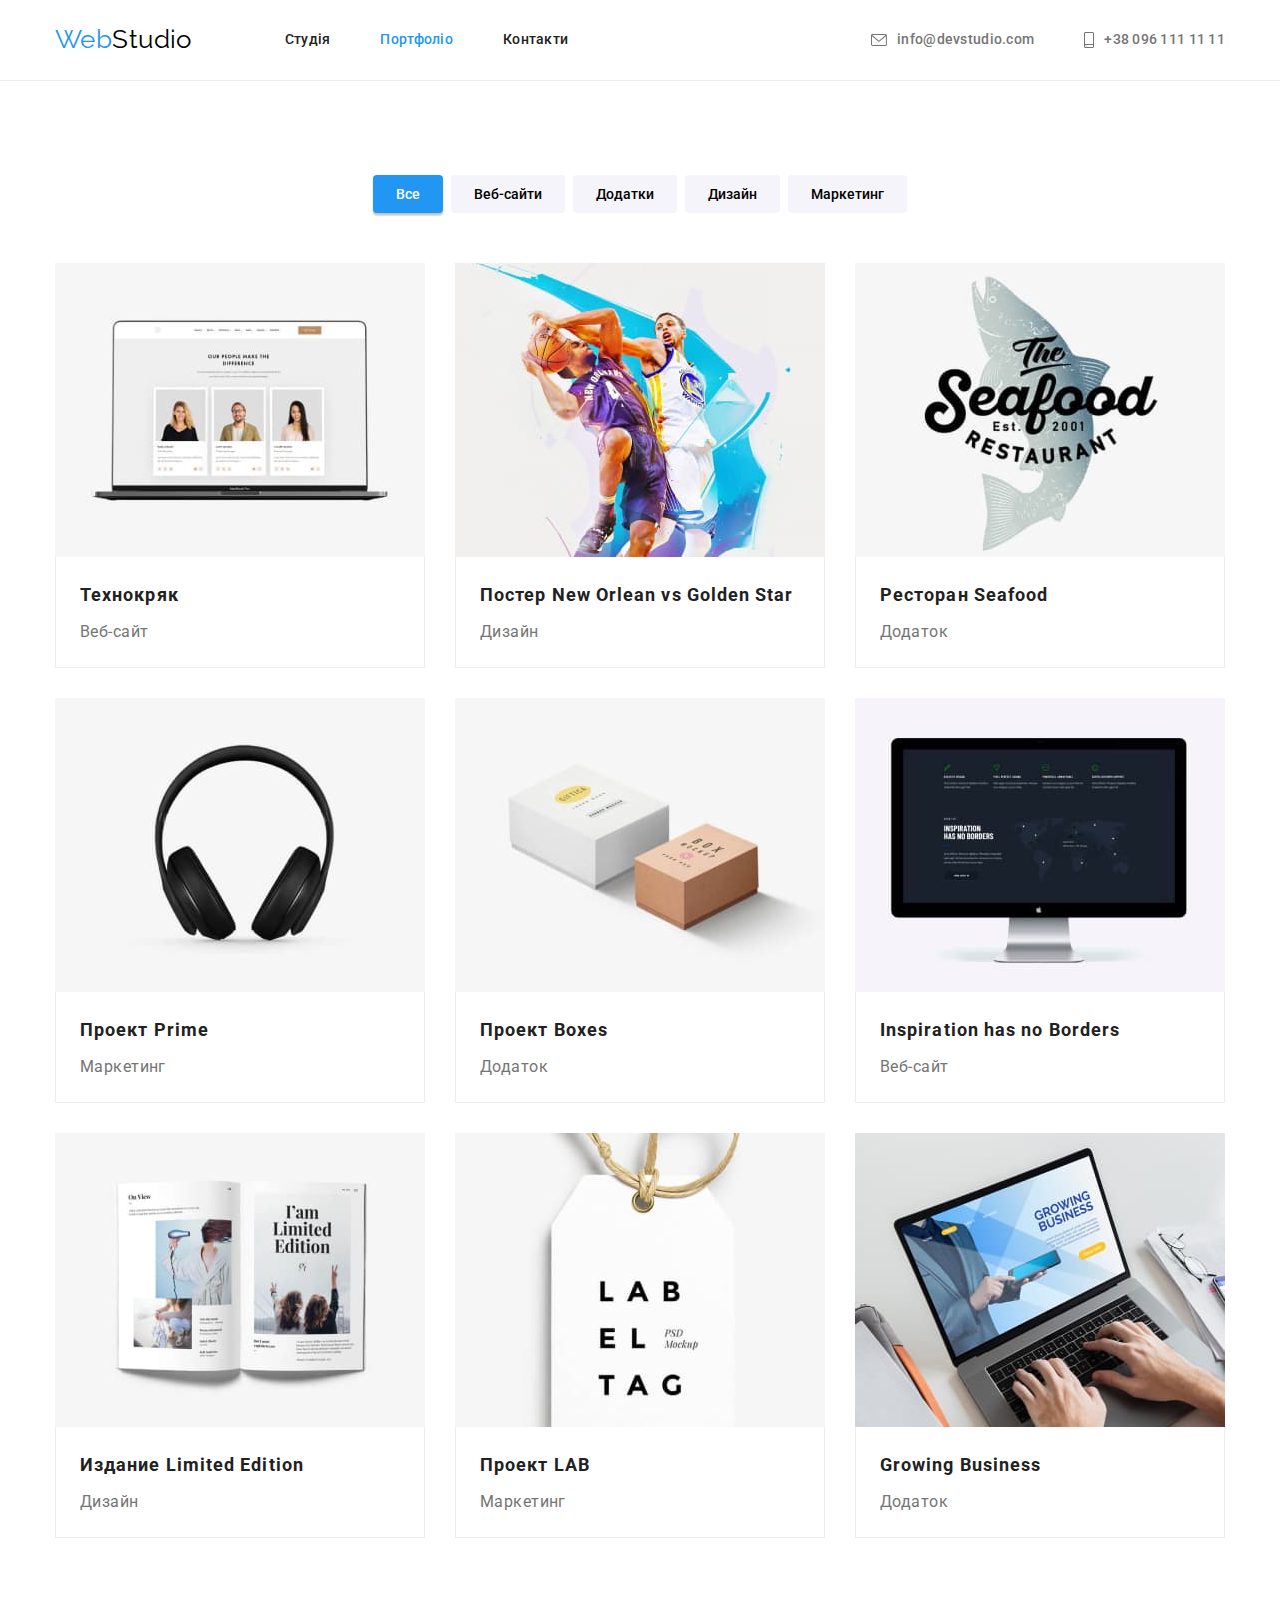
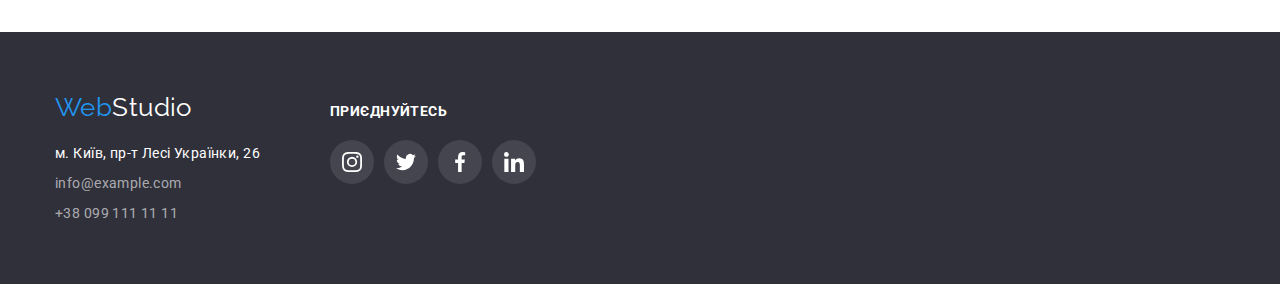
==== portfolio.html @ 4a5dd341 "Add previous work" ====
<!DOCTYPE html>
<html lang="uk">

<head>
    <meta charset="UTF-8">
    <meta http-equiv="X-UA-Compatible" content="IE=edge">
    <meta name="viewport" content="width=device-width, initial-scale=1.0">
    <title>Портфоліо</title>
    <link
        href="https://fonts.googleapis.com/css2?family=Raleway:wght@700&family=Roboto:wght@400;500;700;900&display=swap"
        rel="stylesheet" />
    <link rel="stylesheet"
        href="https://cdnjs.cloudflare.com/ajax/libs/modern-normalize/1.1.0/modern-normalize.min.css">
    <link rel="stylesheet" href="./css/styles.css" />
</head>

<body>
    <header>
        <div class="container header">
            <nav class="main-nav">
                <a href="./index.html" class="logo"><span class="accent">Web</span>Studio</a>
                <ul class="site-nav list">
                    <li class="item"><a href="./index.html" class="link">Студія</a></li>
                    <li class="item"><a href="./portfolio.html" class="link current">Портфоліо</a></li>
                    <li class="item"><a href="" class="link">Контакти</a></li>
                </ul>
            </nav>
            <ul class="contacts list">
                <li class="item">
                    <a class="link" href="mailto:info@devstudio.com">
                        <svg class="contacts-icon" width="16" height="12">
                            <use href="./images/icons.svg#envelope"></use>
                        </svg>
                        info@devstudio.com
                    </a>
                </li>
                <li class="item">
                    <a class="link" href="tel:+380961111111">
                        <svg class="contacts-icon" width="10" height="16">
                            <use href="./images/icons.svg#smartphone"></use>
                        </svg>
                        +38 096 111 11 11
                    </a>
                </li>
            </ul>
        </div>
    </header>
    <main>
        <section class="section">
            <div class="container">
                <h1 class="hidden">Портфоліо</h1>
                <ul class="button-list list">
                    <li class="item"><button type="button" class="button current">Все</button></li>
                    <li class="item"><button type="button" class="button">Веб-сайти</button></li>
                    <li class="item"><button type="button" class="button">Додатки</button></li>
                    <li class="item"><button type="button" class="button">Дизайн</button></li>
                    <li class="item"><button type="button" class="button">Маркетинг</button></li>
                </ul>
                <ul class="portfolio-list list">
                    <li class="item">
                        <a class="portfolio-link" href="">
                            <img src="./images/portfolio/technokryak.jpg" alt="Ноутбук" width="370" height="294">
                            <div class="portfolio-border">
                                <h2 class="title">Технокряк</h2>
                                <p class="text">Веб-сайт</p>
                            </div>
                        </a>
                    </li>
                    <li class="item">
                        <a class="portfolio-link" href="">
                            <img src="./images/portfolio/new_orlean_vs_golden_star.jpg" alt="Два баскетболиста"
                                width="370" height="294">
                            <div class="portfolio-border">
                                <h2 class="title">Постер New Orlean vs Golden Star</h2>
                                <p class="text">Дизайн</p>
                            </div>
                        </a>
                    </li>
                    <li class="item">
                        <a class="portfolio-link" href="">
                            <img src="./images/portfolio/seafood.jpg" alt="Логотип ресторана" width="370" height="294">
                            <div class="portfolio-border">
                                <h2 class="title">Ресторан Seafood</h2>
                                <p class="text">Додаток</p>
                            </div>
                        </a>
                    </li>
                    <li class="item">
                        <a class="portfolio-link" href="">
                            <img src="./images/portfolio/prime.jpg" alt="Наушники" width="370" height="294">
                            <div class="portfolio-border">
                                <h2 class="title">Проект Prime</h2>
                                <p class="text">Маркетинг</p>
                            </div>
                        </a>
                    </li>
                    <li class="item">
                        <a class="portfolio-link" href="">
                            <img src="./images/portfolio/boxes.jpg" alt="Коробки" width="370" height="294">
                            <div class="portfolio-border">
                                <h2 class="title">Проект Boxes</h2>
                                <p class="text">Додаток</p>
                            </div>
                        </a>
                    </li>
                    <li class="item">
                        <a class="portfolio-link" href="">
                            <img src="./images/portfolio/inspiration_has_no_borders.jpg" alt="Монитор" width="370"
                                height="294">
                            <div class="portfolio-border">
                                <h2 class="title">Inspiration has no Borders</h2>
                                <p class="text">Веб-сайт</p>
                            </div>
                        </a>
                    </li>
                    <li class="item">
                        <a class="portfolio-link" href="">
                            <img src="./images/portfolio/limited_edition.jpg" alt="Журнал" width="370" height="294">
                            <div class="portfolio-border">
                                <h2 class="title">Издание Limited Edition</h2>
                                <p class="text">Дизайн</p>
                            </div>
                        </a>
                    </li>
                    <li class="item">
                        <a class="portfolio-link" href="">
                            <img src="./images/portfolio/lab.jpg" alt="Ярлык" width="370" height="294">
                            <div class="portfolio-border">
                                <h2 class="title">Проект LAB</h2>
                                <p class="text">Маркетинг</p>
                            </div>
                        </a>
                    </li>
                    <li class="item">
                        <a class="portfolio-link" href="">
                            <img src="./images/portfolio/growing_business.jpg" alt="Работа за ноутбуком" width="370"
                                height="294">
                            <div class="portfolio-border">
                                <h2 class="title">Growing Business</h2>
                                <p class="text">Додаток</p>
                            </div>
                        </a>
                    </li>
                </ul>
            </div>
        </section>
    </main>
    <footer>
        <div class="container">
            <div class="container-flex">
                <div class="contacts-flex">
                    <a href="./index.html" class="logo"><span class="accent">Web</span>Studio</a>
                    <address>
                        <ul class="foot-list list">
                            <li class="item"><a href="" class="address">м. Київ, пр-т Лесі Українки, 26</a></li>
                            <li class="item"><a href="mailto:info@example.com" class="link">info@example.com</a></li>
                            <li class="item"><a href="tel:+380991111111" class="link">+38 099 111 11 11</a></li>
                        </ul>
                    </address>
                </div>
                <div class="social-section">
                    <p class="social-section text">ПРИЄДНУЙТЕСЬ</p>
                    <ul class="social-list list">
                        <li class="item">
                            <a class="social-list link" href="">
                                <svg class="footer-social-icon" width="20" height="20">
                                    <use href="./images/icons.svg#instagram"></use>
                                </svg>
                            </a>
                        </li>
                        <li class="item">
                            <a class="social-list link" href="">
                                <svg class="footer-social-icon" width="20" height="20">
                                    <use href="./images/icons.svg#twitter"></use>
                                </svg>
                            </a>
                        </li>
                        <li class="item">
                            <a class="social-list link" href="">
                                <svg class="footer-social-icon" width="20" height="20">
                                    <use href="./images/icons.svg#facebook"></use>
                                </svg>
                            </a>
                        </li>
                        <li class="item">
                            <a class="social-list link" href="">
                                <svg class="footer-social-icon" width="20" height="20">
                                    <use href="./images/icons.svg#linkedin"></use>
                                </svg>
                            </a>
                        </li>
                    </ul>
                </div>
            </div>
        </div>
    </footer>
</body>

</html>
---- css/styles.css ----
/* цвет основного текста #212121 */
/* вторичный цвет текста #757575 */
/* белый #FFFFFF */
/* футер (номер, почта) rgba(255, 255, 255, 0.6); */
/* акцент #2196F3 */
/* вторичный цвет фона #F5F4FA */
/* фон героя+футера #2F303A */

:root {
  --primary-text-color: #212121;
  --second-text-color: #757575;
  --accent-color: #2196f3;
  --basic-white: #fff;
  --second-background-color: #f5f4fa;
  --hero-footer-background-color: #2f303a;
  --logo-color: #000000;
  --foot-text-color: rgba(255, 255, 255, 0.6);
  --features-icon-box: #f5f4fa;
  --clients-border-box: #afb1b8;
  --footer-social-circle: rgba(255, 255, 255, 0.1);
}
html {
  box-sizing: border-box;
}
*,
*::after,
*::before {
  box-sizing: inherit;
}
/* Стили для обнуления верхних отступов у элементов */
h1,
h2,
h3,
h4,
h5,
h6,
p {
  margin: 0;
}
/* Класс для обнуления базовых свойств у списков (ul) */
ul {
  list-style: none;
  padding: 0;
  margin: 0;
}
/* Класс для обнуления базовых свойств у ссылок */
a {
  text-decoration: none;
  color: inherit;
}
/* Свойства для корректного отображения картинок */
img {
  display: block;
  max-width: 100%;
  height: auto;
}
body {
  background-color: var(--basic-white);
  color: var(--primary-text-color);
  font-family: Roboto, sans-serif;
  font-size: 14px;
  letter-spacing: 0.03em;
}
header {
  border-bottom: 1px solid #ececec;
}
.header,
.main-nav {
  display: flex;
  align-items: center;
  justify-content: flex-start;
}
.container {
  margin-left: auto;
  margin-right: auto;
  width: 1200px;
  padding-left: 15px;
  padding-right: 15px;
}
.list {
  list-style: none;
}
.logo {
  color: var(--logo-color);
  font-family: Raleway, sans-serif;
  font-size: 26px;
  line-height: 1.2;
  text-decoration: none;
}
.logo .accent {
  color: var(--accent-color);
}
/* site-nav */
.site-nav {
  display: flex;
  margin-left: 93px;
}
.site-nav .item + .item {
  margin-left: 50px;
}
.site-nav .link {
  display: block;
  padding-top: 32px;
  padding-bottom: 32px;

  color: var(--primary-text-color);
  font-weight: 500;
  line-height: 1.14;
  letter-spacing: 0.02em;
  text-decoration: none;
}
.site-nav .link:hover,
.site-nav .link:focus {
  color: var(--accent-color);
}
.site-nav .link.current {
  color: var(--accent-color);
}
/* Contacts */
.contacts {
  display: flex;
  margin-left: auto;
}
.contacts .item + .item {
  margin-left: 50px;
}
.contacts .link {
  display: flex;
  align-items: center;
  padding: 32px 0;
  color: var(--second-text-color);
  font-weight: 500;
  line-height: 1.14;
  letter-spacing: 0.02em;
  text-decoration: none;
}
.contacts-icon {
  margin-right: 10px;
  fill: currentColor;
}
.contacts .link:hover,
.contacts .link:focus {
  color: var(--accent-color);
}
/* Hero */
.hero {
  background-color: var(--hero-footer-background-color);
  text-align: center;
}
.hero-title {
  width: 696px;
  margin-left: auto;
  margin-right: auto;
  margin-bottom: 30px;

  color: var(--basic-white);
  font-weight: 900;
  font-size: 44px;
  line-height: 1.36;
  text-align: center;
  letter-spacing: 0.06em;
  text-transform: uppercase;
}
/* Features */
.features-list {
  display: flex;
  flex-wrap: wrap;
}
.features-list .item {
  width: 270px;
  margin-right: 30px;
}
.features-list .item:last-child {
  margin-right: 0;
}
.features-list.icon-box {
  display: flex;
  width: 270px;
  height: 120px;
  border-radius: 4px;
  margin-bottom: 30px;
  align-items: center;
  justify-content: center;

  background-color: var(--features-icon-box);
}
.features-list .title {
  font-size: 14px;
  line-height: 1.14;
  text-transform: uppercase;
  margin-bottom: 10px;
}
.features-list .text {
  color: var(--second-text-color);
  line-height: 1.71;
}
.hidden {
  position: absolute;
  width: 1px;
  height: 1px;
  margin: -1px;
  border: 0;
  padding: 0;
  white-space: nowrap;
  clip-path: inset(100%);
  clip: rect(0 0 0 0);
  overflow: hidden;
}
/* Section */
.section,
.section-team {
  padding-top: 94px;
  padding-bottom: 94px;
}
.section.hero {
  padding: 200px 0;
  height: 600px;
  max-width: 1600px;
  margin-left: auto;
  margin-right: auto;
  background-image: linear-gradient(to right, rgba(47, 48, 58, 0.4), rgba(47, 48, 58, 0.4)),
    url(../images/hero.jpg);
  background-repeat: no-repeat;
  background-position: center;
  background-size: cover;
}
.section.work {
  padding-top: 0;
}
.section-title {
  font-size: 36px;
  line-height: 1.2;
  text-align: center;
  margin-bottom: 50px;
}
.work-list {
  display: flex;
}
.work-list .item {
  margin-right: 30px;
}
.work-list .item:last-child {
  margin-right: 0;
}
/* Team */
.team-list {
  display: flex;
}
.team-list .item {
  width: 270px;
  margin-right: 30px;
}
.team-list .item:last-child {
  margin-right: 0;
}
.section-team {
  background-color: var(--second-background-color);
}
.team-list .title {
  margin-bottom: 10px;
  font-weight: 500;
  font-size: 16px;
  line-height: 1.19;
  text-align: center;
}
.team-list .text {
  color: var(--second-text-color);
  font-size: 16px;
  line-height: 1.19;
  text-align: center;
}
.team-border {
  padding: 30px 0;
  background-color: var(--basic-white);
  box-shadow: 0px 1px 3px rgba(0, 0, 0, 0.12), 0px 1px 1px rgba(0, 0, 0, 0.14),
    0px 2px 1px rgba(0, 0, 0, 0.2);
  border-radius: 0px 0px 4px 4px;
}
.team-icon.list {
  display: flex;
  margin-top: 16px;
  padding: 0 32px;
}
.team-icon .item {
  margin-right: 10px;
}
.team-icon .item:last-child {
  margin-right: 0;
}
.team-icon.link {
  display: flex;
  width: 44px;
  height: 44px;
  align-items: center;
  justify-content: center;
  border-radius: 50%;
  color: var(--clients-border-box);
  background-color: var(--basic-white);
}
.team-icon .social-icon {
  fill: currentColor;
}
.team-icon.link:hover,
.team-icon.link:focus {
  color: var(--basic-white);
  background-color: var(--accent-color);
}
/* Clients */
.clients.list {
  display: flex;
}
.clients.link {
  display: flex;
  width: 170px;
  height: 92px;
  align-items: center;
  justify-content: center;
  color: var(--clients-border-box);
  border-radius: 4px;
  border: 1px solid var(--clients-border-box);
}
.clients .item {
  margin-right: 30px;
}
.clients .item:last-child {
  margin-right: 0;
}
.clients-icon {
  fill: currentColor;
}
.clients.link:hover,
.clients.link:focus {
  color: var(--accent-color);
  border: 1px solid var(--accent-color);
}
/* Portfolio */
.button-list {
  display: flex;
  flex-wrap: wrap;
  margin-bottom: 50px;
  justify-content: center;
}
.button-list .button {
  min-height: 38px;
  padding: 6px 22px;
  border: 1px solid transparent;
  font-weight: 500;
}
.button-list .item {
  margin-right: 8px;
}
.button-list .item:last-child {
  margin-right: 0;
}
.button.current {
  color: var(--basic-white);
  background-color: var(--accent-color);
  box-shadow: 0px 3px 1px rgba(0, 0, 0, 0.1), 0px 1px 2px rgba(0, 0, 0, 0.08),
    0px 2px 2px rgba(0, 0, 0, 0.12);
}
.portfolio-list {
  display: flex;
  flex-wrap: wrap;
}

.portfolio-list .item {
  width: 370px;
  margin-right: 30px;
  margin-bottom: 30px;
}
.portfolio-list .item:nth-child(3n) {
  margin-right: 0;
}
.portfolio-list .item:nth-last-child(-n + 3) {
  margin-bottom: 0;
}
.portfolio-border {
  border: 1px solid #eeeeee;
  border-top: transparent;
  padding: 20px 24px;
  min-width: 322px;
}
.portfolio-list .title {
  margin-bottom: 4px;
  font-size: 18px;
  line-height: 2;
  letter-spacing: 0.06em;
}
.portfolio-list .text {
  color: var(--second-text-color);
  font-size: 16px;
  line-height: 1.88;
}
.portfolio-link {
  display: block;
}
.portfolio-link:hover,
.portfolio-link:focus {
  box-shadow: 0px 4px 4px rgba(0, 0, 0, 0.25);
}
/* Footer */
footer {
  padding: 60px 0;
  background-color: var(--hero-footer-background-color);
}
footer .logo {
  display: block;
  margin-bottom: 20px;
  color: var(--basic-white);
}
.foot-list .item {
  margin-bottom: 9px;
}
.foot-list .item:last-child {
  margin-bottom: 0;
}
.foot-list .address {
  color: var(--basic-white);
  font-style: normal;
  line-height: 1.5;
  text-decoration: none;
}
.foot-list .link {
  color: var(--foot-text-color);
  font-style: normal;
  line-height: 1.5;
  text-decoration: none;
}
.foot-list .link:hover,
.foot-list .link:focus {
  color: var(--accent-color);
}
/* Social-section */
.container-flex {
  display: flex;
  gap: 70px;
  align-items: baseline;
}
.social-section.text {
  margin-bottom: 20px;
  color: var(--basic-white);
  font-weight: 700;
  line-height: 1.14;
}
.social-list {
  display: flex;
}
.social-list .item {
  margin-right: 10px;
}
.social-list .item:last-child {
  margin-right: 0;
}
.social-list.link {
  display: flex;
  width: 44px;
  height: 44px;
  align-items: center;
  justify-content: center;
  border-radius: 50%;
  color: var(--basic-white);
  background-color: var(--footer-social-circle);
}
.footer-social-icon {
  fill: currentColor;
}
.social-list.link:hover,
.social-list.link:focus {
  background-color: var(--accent-color);
  color: var(--basic-white);
}
/* Button */
.button {
  background-color: var(--second-background-color);
  cursor: pointer;
  border-radius: 4px;
}
.button:hover,
.button:focus {
  color: var(--basic-white);
  background-color: var(--accent-color);
  box-shadow: 0px 3px 1px rgba(0, 0, 0, 0.1), 0px 1px 2px rgba(0, 0, 0, 0.08),
    0px 2px 2px rgba(0, 0, 0, 0.12);
}
.button.primary {
  min-width: 216px;
  min-height: 50px;
  padding: 10px 32px;
  border: 1px solid transparent;

  color: var(--basic-white);
  background-color: var(--accent-color);
  font-weight: 700;
}
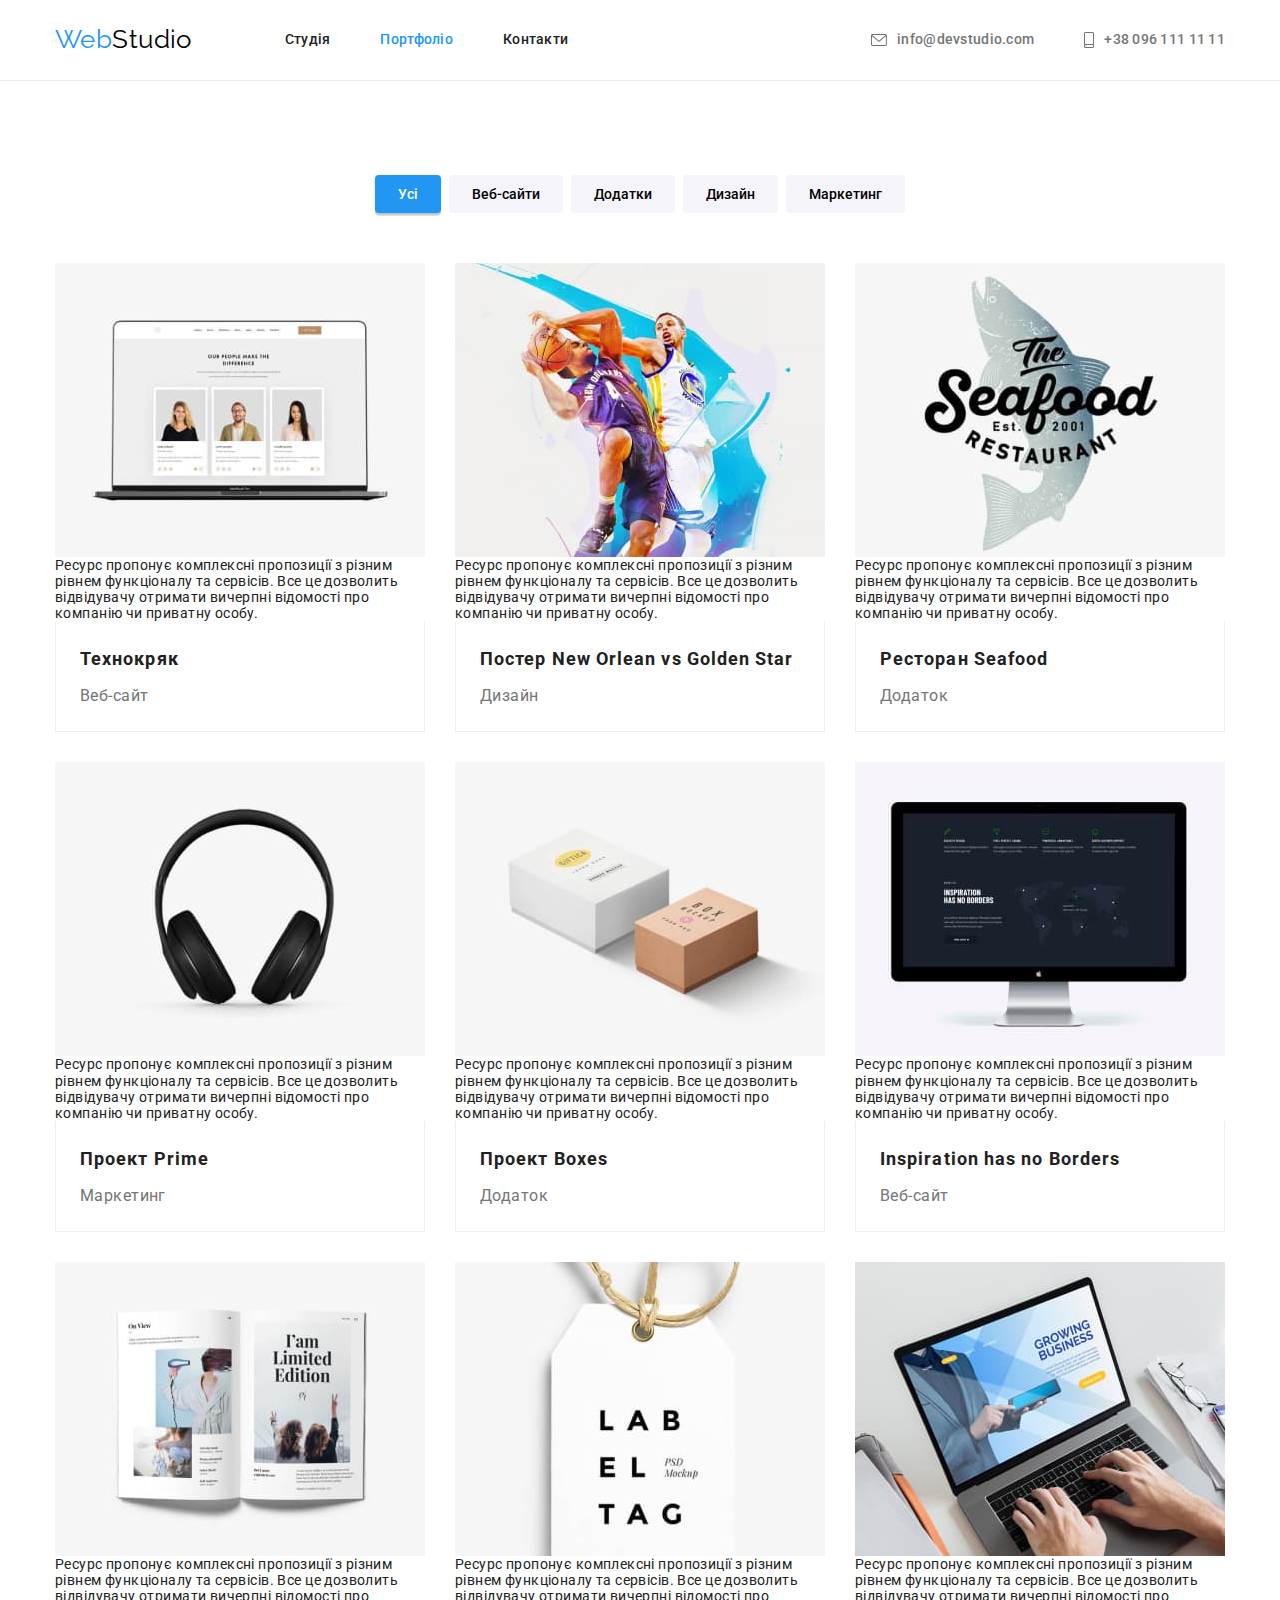
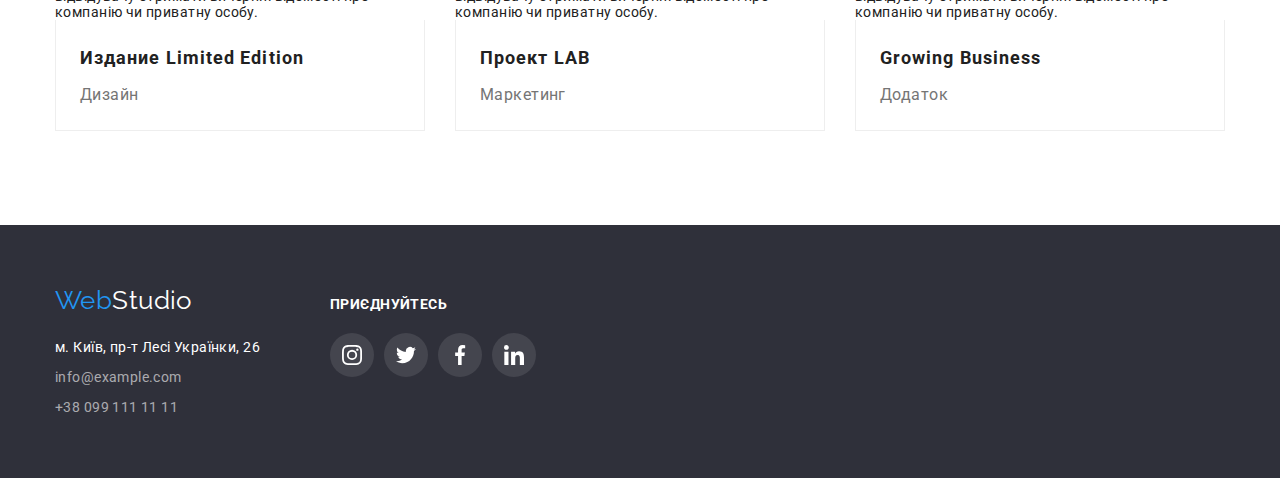
==== commit 909b0f89: "Update portfolio.html" ====
--- a/portfolio.html
+++ b/portfolio.html
@@ -18,11 +18,11 @@
     <header>
         <div class="container header">
             <nav class="main-nav">
-                <a href="./index.html" class="logo"><span class="accent">Web</span>Studio</a>
+                <a class="logo" href="./index.html"><span class="accent">Web</span>Studio</a>
                 <ul class="site-nav list">
-                    <li class="item"><a href="./index.html" class="link">Студія</a></li>
-                    <li class="item"><a href="./portfolio.html" class="link current">Портфоліо</a></li>
-                    <li class="item"><a href="" class="link">Контакти</a></li>
+                    <li class="item"><a class="link" href="./index.html">Студія</a></li>
+                    <li class="item"><a class="link current" href="./portfolio.html">Портфоліо</a></li>
+                    <li class="item"><a class="link" href="">Контакти</a></li>
                 </ul>
             </nav>
             <ul class="contacts list">
@@ -50,7 +50,7 @@
             <div class="container">
                 <h1 class="hidden">Портфоліо</h1>
                 <ul class="button-list list">
-                    <li class="item"><button type="button" class="button current">Все</button></li>
+                    <li class="item"><button type="button" class="button current">Усі</button></li>
                     <li class="item"><button type="button" class="button">Веб-сайти</button></li>
                     <li class="item"><button type="button" class="button">Додатки</button></li>
                     <li class="item"><button type="button" class="button">Дизайн</button></li>
@@ -59,7 +59,16 @@
                 <ul class="portfolio-list list">
                     <li class="item">
                         <a class="portfolio-link" href="">
-                            <img src="./images/portfolio/technokryak.jpg" alt="Ноутбук" width="370" height="294">
+                            <div class="portfolio-thumb">
+                                <img src="./images/portfolio/technokryak.jpg" alt="Ноутбук" width="370" height="294">
+                                <div class="portfolio-overlay">
+                                    <p class="portfolio-description">Ресурс пропонує комплексні пропозиції з різним
+                                        рівнем
+                                        функціоналу та
+                                        сервісів. Все це дозволить відвідувачу отримати
+                                        вичерпні відомості про компанію чи приватну особу.</p>
+                                </div>
+                            </div>
                             <div class="portfolio-border">
                                 <h2 class="title">Технокряк</h2>
                                 <p class="text">Веб-сайт</p>
@@ -68,8 +77,17 @@
                     </li>
                     <li class="item">
                         <a class="portfolio-link" href="">
-                            <img src="./images/portfolio/new_orlean_vs_golden_star.jpg" alt="Два баскетболиста"
-                                width="370" height="294">
+                            <div class="portfolio-thumb">
+                                <img src="./images/portfolio/new_orlean_vs_golden_star.jpg" alt="Два баскетболиста"
+                                    width="370" height="294">
+                                <div class="portfolio-overlay">
+                                    <p class="portfolio-description">Ресурс пропонує комплексні пропозиції з різним
+                                        рівнем
+                                        функціоналу та
+                                        сервісів. Все це дозволить відвідувачу отримати
+                                        вичерпні відомості про компанію чи приватну особу.</p>
+                                </div>
+                            </div>
                             <div class="portfolio-border">
                                 <h2 class="title">Постер New Orlean vs Golden Star</h2>
                                 <p class="text">Дизайн</p>
@@ -78,7 +96,17 @@
                     </li>
                     <li class="item">
                         <a class="portfolio-link" href="">
-                            <img src="./images/portfolio/seafood.jpg" alt="Логотип ресторана" width="370" height="294">
+                            <div class="portfolio-thumb">
+                                <img src="./images/portfolio/seafood.jpg" alt="Логотип ресторана" width="370"
+                                    height="294">
+                                <div class="portfolio-overlay">
+                                    <p class="portfolio-description">Ресурс пропонує комплексні пропозиції з різним
+                                        рівнем
+                                        функціоналу та
+                                        сервісів. Все це дозволить відвідувачу отримати
+                                        вичерпні відомості про компанію чи приватну особу.</p>
+                                </div>
+                            </div>
                             <div class="portfolio-border">
                                 <h2 class="title">Ресторан Seafood</h2>
                                 <p class="text">Додаток</p>
@@ -87,7 +115,16 @@
                     </li>
                     <li class="item">
                         <a class="portfolio-link" href="">
-                            <img src="./images/portfolio/prime.jpg" alt="Наушники" width="370" height="294">
+                            <div class="portfolio-thumb">
+                                <img src="./images/portfolio/prime.jpg" alt="Наушники" width="370" height="294">
+                                <div class="portfolio-overlay">
+                                    <p class="portfolio-description">Ресурс пропонує комплексні пропозиції з різним
+                                        рівнем
+                                        функціоналу та
+                                        сервісів. Все це дозволить відвідувачу отримати
+                                        вичерпні відомості про компанію чи приватну особу.</p>
+                                </div>
+                            </div>
                             <div class="portfolio-border">
                                 <h2 class="title">Проект Prime</h2>
                                 <p class="text">Маркетинг</p>
@@ -96,7 +133,16 @@
                     </li>
                     <li class="item">
                         <a class="portfolio-link" href="">
-                            <img src="./images/portfolio/boxes.jpg" alt="Коробки" width="370" height="294">
+                            <div class="portfolio-thumb">
+                                <img src="./images/portfolio/boxes.jpg" alt="Коробки" width="370" height="294">
+                                <div class="portfolio-overlay">
+                                    <p class="portfolio-description">Ресурс пропонує комплексні пропозиції з різним
+                                        рівнем
+                                        функціоналу та
+                                        сервісів. Все це дозволить відвідувачу отримати
+                                        вичерпні відомості про компанію чи приватну особу.</p>
+                                </div>
+                            </div>
                             <div class="portfolio-border">
                                 <h2 class="title">Проект Boxes</h2>
                                 <p class="text">Додаток</p>
@@ -105,8 +151,17 @@
                     </li>
                     <li class="item">
                         <a class="portfolio-link" href="">
-                            <img src="./images/portfolio/inspiration_has_no_borders.jpg" alt="Монитор" width="370"
-                                height="294">
+                            <div class="portfolio-thumb">
+                                <img src="./images/portfolio/inspiration_has_no_borders.jpg" alt="Монитор" width="370"
+                                    height="294">
+                                <div class="portfolio-overlay">
+                                    <p class="portfolio-description">Ресурс пропонує комплексні пропозиції з різним
+                                        рівнем
+                                        функціоналу та
+                                        сервісів. Все це дозволить відвідувачу отримати
+                                        вичерпні відомості про компанію чи приватну особу.</p>
+                                </div>
+                            </div>
                             <div class="portfolio-border">
                                 <h2 class="title">Inspiration has no Borders</h2>
                                 <p class="text">Веб-сайт</p>
@@ -115,7 +170,16 @@
                     </li>
                     <li class="item">
                         <a class="portfolio-link" href="">
-                            <img src="./images/portfolio/limited_edition.jpg" alt="Журнал" width="370" height="294">
+                            <div class="portfolio-thumb">
+                                <img src="./images/portfolio/limited_edition.jpg" alt="Журнал" width="370" height="294">
+                                <div class="portfolio-overlay">
+                                    <p class="portfolio-description">Ресурс пропонує комплексні пропозиції з різним
+                                        рівнем
+                                        функціоналу та
+                                        сервісів. Все це дозволить відвідувачу отримати
+                                        вичерпні відомості про компанію чи приватну особу.</p>
+                                </div>
+                            </div>
                             <div class="portfolio-border">
                                 <h2 class="title">Издание Limited Edition</h2>
                                 <p class="text">Дизайн</p>
@@ -124,7 +188,16 @@
                     </li>
                     <li class="item">
                         <a class="portfolio-link" href="">
-                            <img src="./images/portfolio/lab.jpg" alt="Ярлык" width="370" height="294">
+                            <div class="portfolio-thumb">
+                                <img src="./images/portfolio/lab.jpg" alt="Ярлык" width="370" height="294">
+                                <div class="portfolio-overlay">
+                                    <p class="portfolio-description">Ресурс пропонує комплексні пропозиції з різним
+                                        рівнем
+                                        функціоналу та
+                                        сервісів. Все це дозволить відвідувачу отримати
+                                        вичерпні відомості про компанію чи приватну особу.</p>
+                                </div>
+                            </div>
                             <div class="portfolio-border">
                                 <h2 class="title">Проект LAB</h2>
                                 <p class="text">Маркетинг</p>
@@ -133,8 +206,17 @@
                     </li>
                     <li class="item">
                         <a class="portfolio-link" href="">
-                            <img src="./images/portfolio/growing_business.jpg" alt="Работа за ноутбуком" width="370"
-                                height="294">
+                            <div class="portfolio-thumb">
+                                <img src="./images/portfolio/growing_business.jpg" alt="Работа за ноутбуком" width="370"
+                                    height="294">
+                                <div class="portfolio-overlay">
+                                    <p class="portfolio-description">Ресурс пропонує комплексні пропозиції з різним
+                                        рівнем
+                                        функціоналу та
+                                        сервісів. Все це дозволить відвідувачу отримати
+                                        вичерпні відомості про компанію чи приватну особу.</p>
+                                </div>
+                            </div>
                             <div class="portfolio-border">
                                 <h2 class="title">Growing Business</h2>
                                 <p class="text">Додаток</p>
@@ -149,12 +231,12 @@
         <div class="container">
             <div class="container-flex">
                 <div class="contacts-flex">
-                    <a href="./index.html" class="logo"><span class="accent">Web</span>Studio</a>
+                    <a class="logo" href="./index.html"><span class="accent">Web</span>Studio</a>
                     <address>
                         <ul class="foot-list list">
-                            <li class="item"><a href="" class="address">м. Київ, пр-т Лесі Українки, 26</a></li>
-                            <li class="item"><a href="mailto:info@example.com" class="link">info@example.com</a></li>
-                            <li class="item"><a href="tel:+380991111111" class="link">+38 099 111 11 11</a></li>
+                            <li class="item"><a class="address" href="">м. Київ, пр-т Лесі Українки, 26</a></li>
+                            <li class="item"><a class="link" href="mailto:info@example.com">info@example.com</a></li>
+                            <li class="item"><a class="link" href="tel:+380991111111">+38 099 111 11 11</a></li>
                         </ul>
                     </address>
                 </div>
